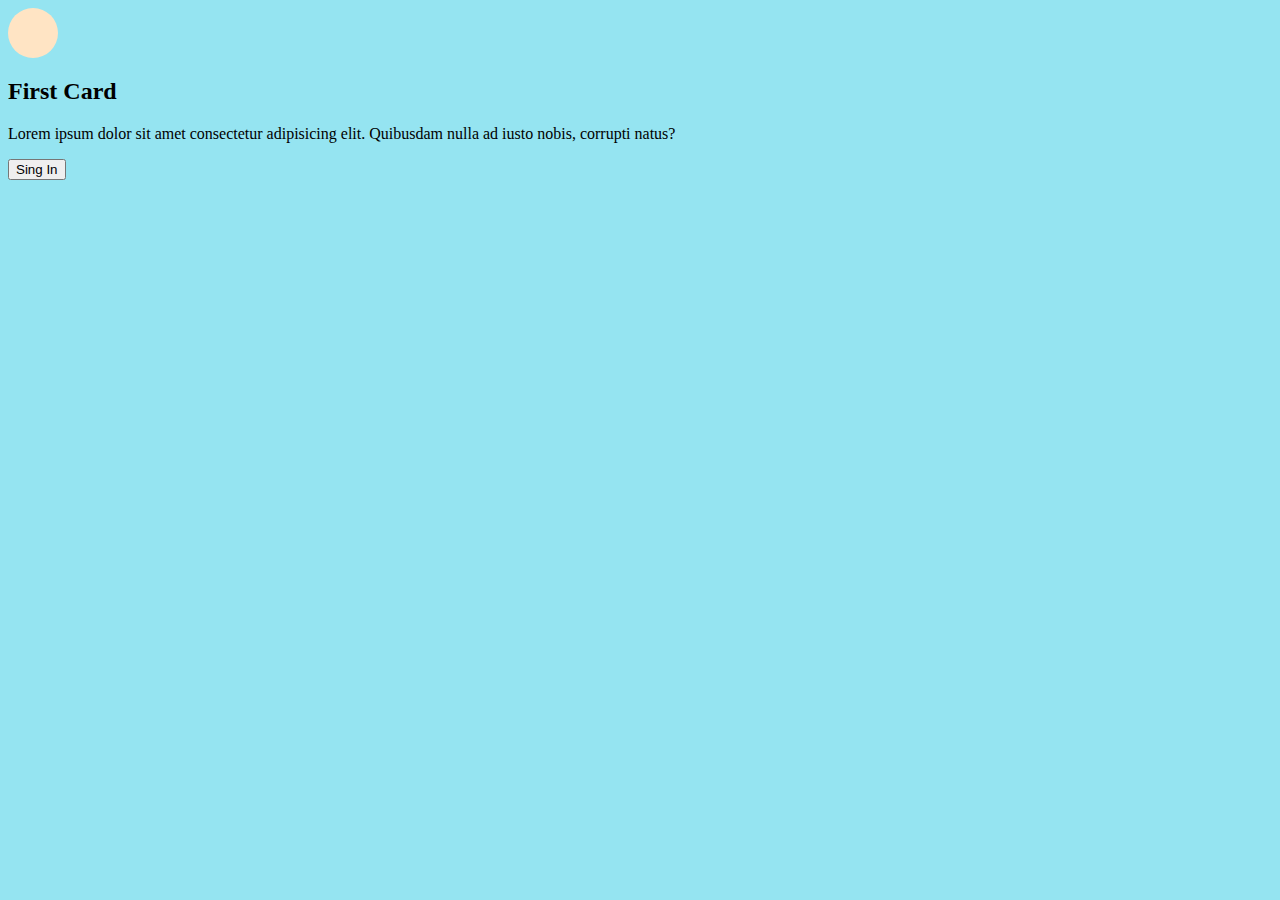
==== demo/w03_card_19/index.html @ baae1346 "w03-P1: show first card and change icon color using DevTools" ====
<!DOCTYPE html>
<html lang="en">
<head>
  <meta charset="UTF-8">
  <meta name="viewport" content="width=device-width, initial-scale=1.0">
  <link rel="stylesheet" href="style_19.css">
  <title>Card demo</title>
</head>
<body>
<div>
  <div>
<div class="icon"></div>
<h2>First Card</h2>
<p>
 Lorem ipsum dolor sit amet consectetur adipisicing elit. Quibusdam nulla ad iusto nobis, corrupti natus?
</p>
<button>Sing In</button>
  </div>
  <div></div>  
  </div>
</body>
</html>
---- demo/w03_card_19/style_19.css ----
body{
  background-color: rgb(149, 228, 241);
}


.icon{
  width: 50px;
  height: 50px;
  background-color: bisque;
  border-radius: 50%;
}
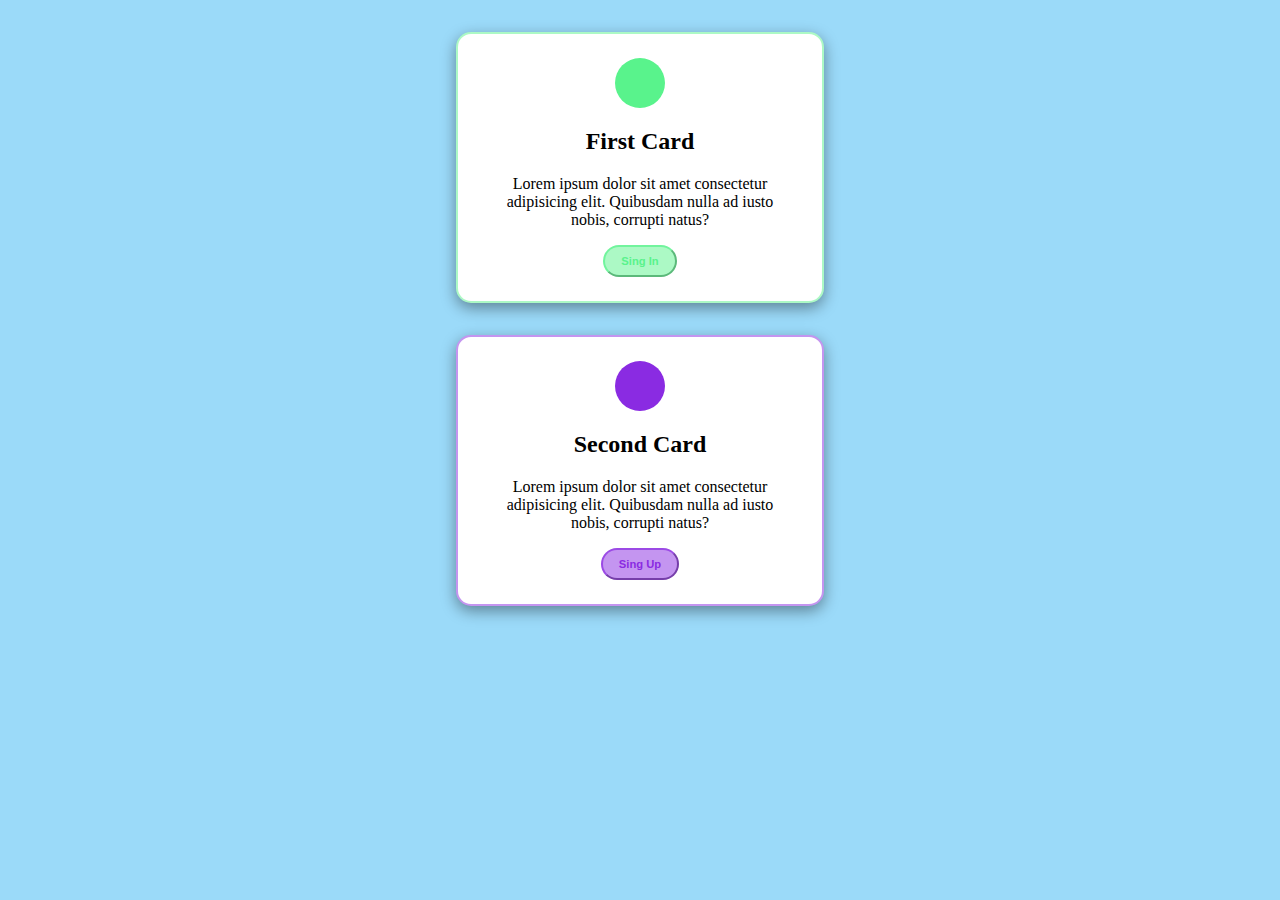
==== commit cb398810: "w03-p2: Show btn and btn-1 in DevTools and in HTML and CSS" ====
--- a/demo/w03_card_19/index.html
+++ b/demo/w03_card_19/index.html
@@ -8,15 +8,23 @@
 </head>
 <body>
 <div>
-  <div>
+  <div class="card card-1">
 <div class="icon"></div>
 <h2>First Card</h2>
 <p>
  Lorem ipsum dolor sit amet consectetur adipisicing elit. Quibusdam nulla ad iusto nobis, corrupti natus?
 </p>
-<button>Sing In</button>
+<button class="btn btn-1">Sing in</button>
   </div>
-  <div></div>  
+
+ <div class="card card-2">
+<div class="icon"></div>
+<h2>Second Card</h2>
+<p>
+ Lorem ipsum dolor sit amet consectetur adipisicing elit. Quibusdam nulla ad iusto nobis, corrupti natus?
+</p>
+<button class="btn btn-2">Sing up</button>
   </div>
+ </div>
 </body>
 </html>--- a/demo/w03_card_19/style_19.css
+++ b/demo/w03_card_19/style_19.css
@@ -1,11 +1,61 @@
 body{
-  background-color: rgb(149, 228, 241);
+  background-color: rgb(155, 218, 249);
 }
 
 
+.card{
+  background-color: #fff;
+  max-width: 300px;
+  border:2px solid  transparent ;
+  margin: 32px auto;
+  padding: 24px 32px ;
+  text-align: center;
+border-radius: 15px;
+box-shadow: 0 5px 15px rgba(0,0,0,0.4);
+}
+
+.card-1{
+  border-color: rgba(89, 243, 140, 0.5)
+;
+}
+
+.card-2{
+  border-color:rgba(138, 43, 226, 0.5)
+ ;
+}
+
 .icon{
-  width: 50px;
-  height: 50px;
-  background-color: bisque;
-  border-radius: 50%;
-}+width: 50px;
+height: 50px;
+border-radius: 50%;
+margin: 0 auto;
+}
+
+.card-1 .icon{
+ background-color: rgb(89, 243, 140);
+}
+.card-2 .icon{
+  background-color: blueviolet;
+}
+
+.btn{
+  text-transform:capitalize ;
+font-size: 0.7rem ;
+font-weight: 550;
+padding: 8px 16px ;
+border-radius: 20px;
+border-color: transparent;
+}
+
+.btn-1{
+  color: rgb(89, 243, 140);
+  background-color: rgba(89, 243, 140, 0.5);
+  border-color:rgb(89, 243, 140,0.7) ;
+}
+
+.btn-2{
+ color:blueviolet ;
+background-color:rgba(138, 43, 226, 0.5);
+border-color: rgba(138, 43, 226, 0.7);
+}
+
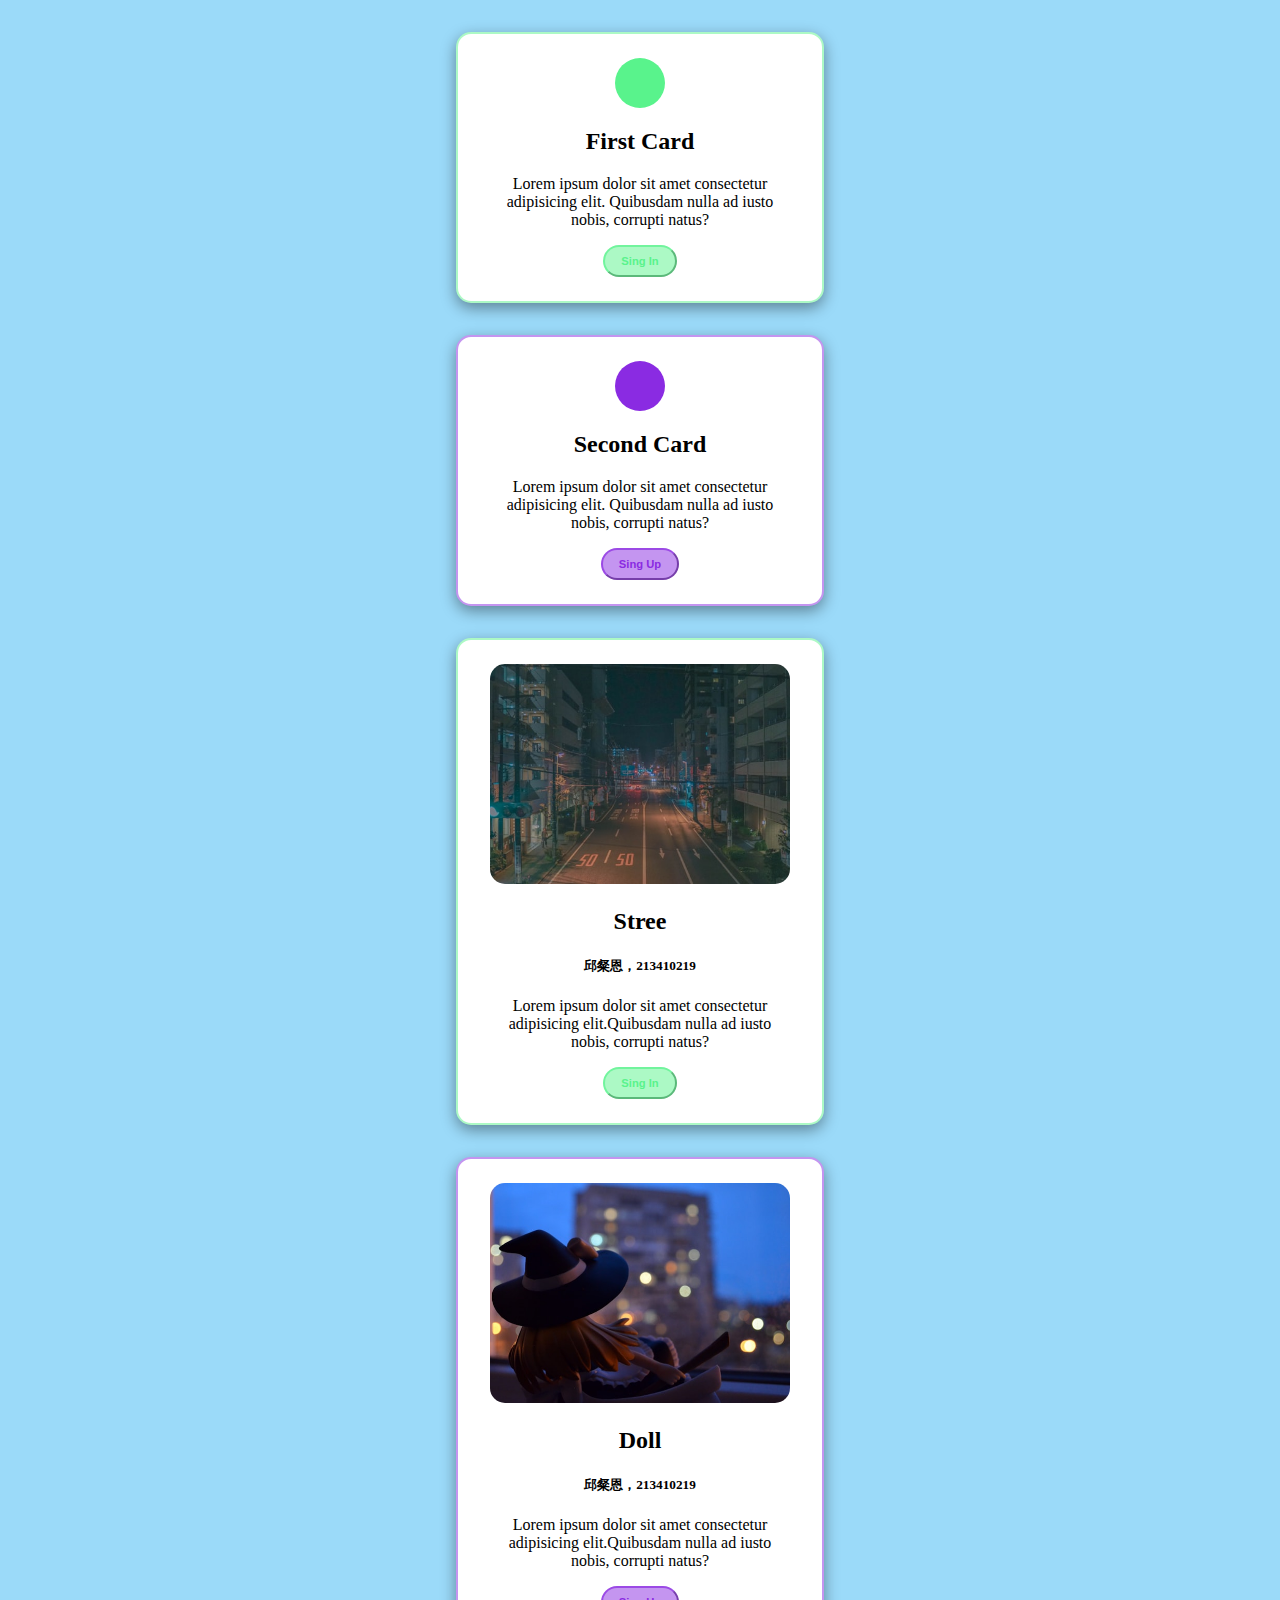
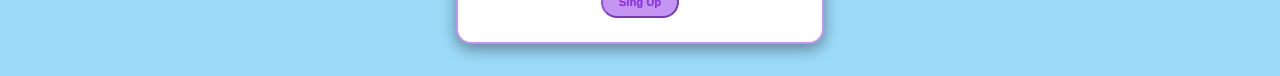
==== commit a1ad5420: "w03-p3: Show 2 photos with the same height ,remain photo ration, and show .img class selector" ====
--- a/demo/w03_card_19/index.html
+++ b/demo/w03_card_19/index.html
@@ -26,5 +26,26 @@
 <button class="btn btn-2">Sing up</button>
   </div>
  </div>
+ <div></div>
+  <div class="card card-1">
+<img src="./Images/ian-valerio-CAFq0pv9HjY-unsplash (1).jpg" alt="" class="img" />
+<h2>Stree</h2>
+<h5>邱粲恩，213410219</h5>
+<p>
+ Lorem ipsum dolor sit amet consectetur adipisicing elit.Quibusdam nulla ad iusto nobis, corrupti natus? 
+</p>
+<button class="btn btn-1">Sing in</button>
+  </div>
+
+ <div class="card card-2">
+<img src="./Images/nikita-Oybl3L0_vq4-unsplash (1).jpg" alt="" class="img"/>
+<h2>Doll</h2>
+<h5>邱粲恩，213410219</h5>
+<p>
+  Lorem ipsum dolor sit amet consectetur adipisicing elit.Quibusdam nulla ad iusto nobis, corrupti natus? 
+</p>
+<button class="btn btn-2">Sing up</button>
+  </div>
+ </div>
 </body>
 </html>--- a/demo/w03_card_19/style_19.css
+++ b/demo/w03_card_19/style_19.css
@@ -59,3 +59,10 @@
 border-color: rgba(138, 43, 226, 0.7);
 }
 
+.img{
+width: 100%;
+height: 220px;
+object-fit: cover;
+border-radius: 15px;
+
+}
